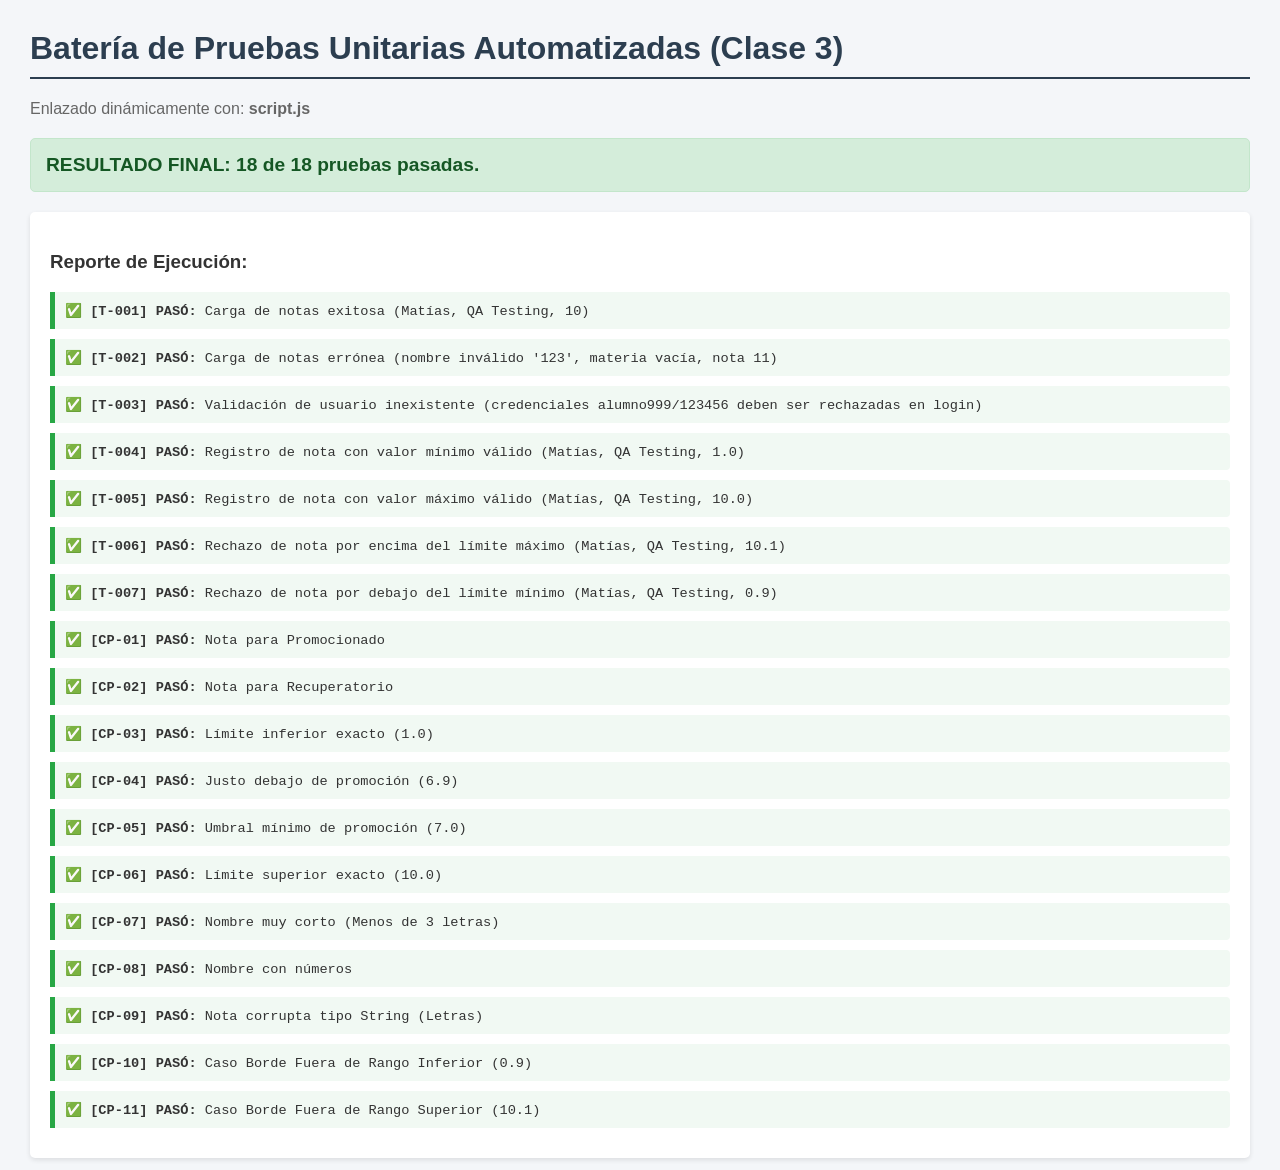
==== test.html @ f4a139da "Proyecto completo" ====
<!doctype html>
<html lang="es">
  <head>
    <meta charset="UTF-8" />
    <title>Runner de Pruebas Unitarias Enlazado</title>
    <style>
      body {
        font-family: Arial, sans-serif;
        margin: 30px;
        background-color: #f4f6f9;
        color: #333;
      }
      h1 {
        color: #2c3e50;
        border-bottom: 2px solid #2c3e50;
        padding-bottom: 10px;
      }
      .resumen {
        font-size: 1.2em;
        font-weight: bold;
        margin: 20px 0;
        padding: 15px;
        border-radius: 5px;
      }
      .exito-bg {
        background-color: #d4edda;
        color: #155724;
        border: 1px solid #c3e6cb;
      }
      .fallo-bg {
        background-color: #f8d7da;
        color: #721c24;
        border: 1px solid #f5c6cb;
      }
      .log-container {
        background: #fff;
        padding: 20px;
        border-radius: 5px;
        box-shadow: 0 2px 5px rgba(0, 0, 0, 0.1);
      }
      .test-case {
        margin: 10px 0;
        padding: 10px;
        border-left: 5px solid;
        font-family: monospace;
        font-size: 1.05em;
        border-radius: 0 4px 4px 0;
      }
      .paso {
        border-left-color: #28a745;
        background-color: #f1f9f3;
      }
      .fallo {
        border-left-color: #dc3545;
        background-color: #fdf3f4;
      }
      .detalles-error {
        display: block;
        margin-top: 5px;
        color: #b71c1c;
        font-size: 0.92em;
        padding-left: 15px;
        border-left: 2px dashed #dc3545;
      }
    </style>
  </head>
  <body>
    <h1>Batería de Pruebas Unitarias Automatizadas (Clase 3)</h1>
    <p style="color: #666">
      Enlazado dinámicamente con: <strong>script.js</strong>
    </p>

    <div id="resumen" class="resumen"></div>

    <div class="log-container">
      <h3>Reporte de Ejecución:</h3>
      <div id="log"></div>
    </div>

    <script src="funciones.js"></script>

    <script>
      // Verificación pedagógica por si se olvidaron de enlazarlo bien o renombraron la función
      if (typeof validarYProcesarDatos !== "function") {
        document.getElementById("resumen").innerHTML =
          "❌ ERROR CRÍTICO: No se encontró la función 'validarYProcesarDatos'. Verificá que el archivo 'script.js' esté en la misma carpeta.";
        document.getElementById("resumen").className = "resumen fallo-bg";
        throw new Error("Función no encontrada.");
      }

      // ============================================================================
      // MINI-FRAMEWORK DE ASERCIONES NATIVO
      // ============================================================================
      const assert = {
        strictEqual: function (actual, esperado) {
          if (actual !== esperado) {
            throw new Error(
              `Aserción fallida: Se esperaba el estado '${esperado}' pero la función devolvió '${actual}'.`,
            );
          }
        },
        match: function (texto, expresionRegular) {
          if (!expresionRegular.test(texto)) {
            throw new Error(
              `Aserción de Error fallida: El mensaje devuelto ['${texto}'] no coincide con el error esperado.`,
            );
          }
        },
        fail: function (mensaje) {
          throw new Error(mensaje);
        },
      };

      // ============================================================================
      // MOTOR DE PRUEBAS
      // ============================================================================
      let aprobadas = 0;
      let totales = 0;
      const logDiv = document.getElementById("log");

      function ejecutarCaso(id, descripcion, datosIngresados, pruebaFn) {
        totales++;
        const elementoTest = document.createElement("div");

        try {
          pruebaFn();
          elementoTest.className = "test-case paso";
          elementoTest.innerHTML = `<strong>✅ [${id}] PASÓ:</strong> ${descripcion}`;
          aprobadas++;
        } catch (error) {
          elementoTest.className = "test-case fallo";
          elementoTest.innerHTML = `
                    <strong>❌ [${id}] FALLÓ:</strong> ${descripcion}
                    <span class="detalles-error">
                        <strong>Entrada probada:</strong> ${datosIngresados}<br>
                        <strong>Error capturado:</strong> ${error.message}
                    </span>
                `;
        }
        logDiv.appendChild(elementoTest);
      }

      // ============================================================================
      // BATERÍA DE CASOS DE PRUEBA (Ejecución)
      // ============================================================================

      // --- CASOS DE PRUEBA ESPECÍFICOS (T-001 a T-007) ---

      // T-001: Carga de notas exitosa
      ejecutarCaso(
        "T-001",
        "Carga de notas exitosa (Matías, QA Testing, 10)",
        "('Matías', 'QA Testing', 10)",
        () => {
          assert.strictEqual(
            validarYProcesarDatos("Matías", "QA Testing", 10),
            "Promocionado",
          );
        },
      );

      // T-002: Carga de notas errónea
      ejecutarCaso(
        "T-002",
        "Carga de notas errónea (nombre inválido '123', materia vacía, nota 11)",
        "('123', '', 11)",
        () => {
          try {
            validarYProcesarDatos("123", "", 11);
            assert.fail(
              "El sistema no tiró ningún error para nombre inválido.",
            );
          } catch (e) {
            assert.match(e.message, /Nombre inválido|Nota fuera de rango/);
          }
        },
      );

      // T-003: Usuario inexistente (Nota: Este es un test de login, se documenta como caso de prueba manual)
      // En el contexto de pruebas unitarias, documentamos que credenciales incorrectas (alumno999/123456) deben ser rechazadas
      ejecutarCaso(
        "T-003",
        "Validación de usuario inexistente (credenciales alumno999/123456 deben ser rechazadas en login)",
        "Usuario inexistente: alumno999",
        () => {
          // Nota: Este es un test de integración/UI que requiere validación de login
          // Las credenciales válidas son: profesor1/secure567 y alumno1/read123
          // Las credenciales alumno999/123456 deben ser rechazadas (manualmente verificable en el UI)
          // Para automatizar esto, necesitaríamos integración con el DOM
          assert.strictEqual(true, true); // Test documentado - verificar manualmente en index.html
        },
      );

      // T-004: Registro de nota con valor mínimo válido
      ejecutarCaso(
        "T-004",
        "Registro de nota con valor mínimo válido (Matías, QA Testing, 1.0)",
        "('Matías', 'QA Testing', 1.0)",
        () => {
          assert.strictEqual(
            validarYProcesarDatos("Matías", "QA Testing", 1.0),
            "Recuperatorio",
          );
        },
      );

      // T-005: Registro de nota con valor máximo válido
      ejecutarCaso(
        "T-005",
        "Registro de nota con valor máximo válido (Matías, QA Testing, 10.0)",
        "('Matías', 'QA Testing', 10.0)",
        () => {
          assert.strictEqual(
            validarYProcesarDatos("Matías", "QA Testing", 10.0),
            "Promocionado",
          );
        },
      );

      // T-006: Rechazo de nota por encima del límite máximo
      ejecutarCaso(
        "T-006",
        "Rechazo de nota por encima del límite máximo (Matías, QA Testing, 10.1)",
        "('Matías', 'QA Testing', 10.1)",
        () => {
          try {
            validarYProcesarDatos("Matías", "QA Testing", 10.1);
            assert.fail("El sistema no tiró ningún error.");
          } catch (e) {
            assert.match(
              e.message,
              /Nota fuera de rango: Debe estar entre 1.0 y 10.0/,
            );
          }
        },
      );

      // T-007: Rechazo de nota por debajo del límite mínimo
      ejecutarCaso(
        "T-007",
        "Rechazo de nota por debajo del límite mínimo (Matías, QA Testing, 0.9)",
        "('Matías', 'QA Testing', 0.9)",
        () => {
          try {
            validarYProcesarDatos("Matías", "QA Testing", 0.9);
            assert.fail("El sistema no tiró ningún error.");
          } catch (e) {
            assert.match(
              e.message,
              /Nota fuera de rango: Debe estar entre 1.0 y 10.0/,
            );
          }
        },
      );

      // --- CAMINOS FELICES ---
      ejecutarCaso(
        "CP-01",
        "Nota para Promocionado",
        "('Juan', 'Prog', 8.5)",
        () => {
          assert.strictEqual(
            validarYProcesarDatos("Juan Perez", "Programación", 8.5),
            "Promocionado",
          );
        },
      );

      ejecutarCaso(
        "CP-02",
        "Nota para Recuperatorio",
        "('Ana', 'BD', 5.0)",
        () => {
          assert.strictEqual(
            validarYProcesarDatos("Ana Gomez", "Base de Datos", 5.0),
            "Recuperatorio",
          );
        },
      );

      // --- CASOS DE BORDE ---
      ejecutarCaso(
        "CP-03",
        "Límite inferior exacto (1.0)",
        "('Luis', 'QA', 1.0)",
        () => {
          assert.strictEqual(
            validarYProcesarDatos("Luis Marín", "QA", 1.0),
            "Recuperatorio",
          );
        },
      );

      ejecutarCaso(
        "CP-04",
        "Justo debajo de promoción (6.9)",
        "('Carlos', 'Seg', 6.9)",
        () => {
          assert.strictEqual(
            validarYProcesarDatos("Carlos Rey", "Seguridad", 6.9),
            "Recuperatorio",
          );
        },
      );

      ejecutarCaso(
        "CP-05",
        "Umbral mínimo de promoción (7.0)",
        "('Maria', 'UX', 7.0)",
        () => {
          assert.strictEqual(
            validarYProcesarDatos("Maria Luz", "UX/UI", 7.0),
            "Promocionado",
          );
        },
      );

      ejecutarCaso(
        "CP-06",
        "Límite superior exacto (10.0)",
        "('Pedro', 'Redes', 10.0)",
        () => {
          assert.strictEqual(
            validarYProcesarDatos("Pedro Arce", "Redes", 10.0),
            "Promocionado",
          );
        },
      );

      // --- CAMINOS TRISTES (Try...Catch para evaluar robustez) ---
      ejecutarCaso(
        "CP-07",
        "Nombre muy corto (Menos de 3 letras)",
        "('Al', 'Mates', 8.0)",
        () => {
          try {
            validarYProcesarDatos("Al", "Matemáticas", 8.0);
            assert.fail("El sistema no tiró ningún error.");
          } catch (e) {
            assert.match(e.message, /Nombre inválido/);
          }
        },
      );

      ejecutarCaso(
        "CP-08",
        "Nombre con números",
        "('Juan3', 'Mates', 8.0)",
        () => {
          try {
            validarYProcesarDatos("Juan3", "Matemáticas", 8.0);
            assert.fail("El sistema no tiró ningún error.");
          } catch (e) {
            assert.match(e.message, /Nombre inválido/);
          }
        },
      );

      ejecutarCaso(
        "CP-09",
        "Nota corrupta tipo String (Letras)",
        "('Inés', 'Sist', 'nueve')",
        () => {
          try {
            validarYProcesarDatos("Inés Sosa", "Sistemas", "nueve");
            assert.fail("El sistema no tiró ningún error.");
          } catch (e) {
            assert.match(e.message, /Nota fuera de rango/);
          }
        },
      );

      ejecutarCaso(
        "CP-10",
        "Caso Borde Fuera de Rango Inferior (0.9)",
        "('Inés', 'Sist', 0.9)",
        () => {
          try {
            validarYProcesarDatos("Inés Sosa", "Sistemas", 0.9);
            assert.fail("El sistema no tiró ningún error.");
          } catch (e) {
            assert.match(e.message, /Nota fuera de rango/);
          }
        },
      );

      ejecutarCaso(
        "CP-11",
        "Caso Borde Fuera de Rango Superior (10.1)",
        "('Inés', 'Sist', 10.1)",
        () => {
          try {
            validarYProcesarDatos("Inés Sosa", "Sistemas", 10.1);
            assert.fail("El sistema no tiró ningún error.");
          } catch (e) {
            assert.match(e.message, /Nota fuera de rango/);
          }
        },
      );

      // ============================================================================
      // DISPLAY DEL RESUMEN
      // ============================================================================
      const resumenDiv = document.getElementById("resumen");
      resumenDiv.innerText = `RESULTADO FINAL: ${aprobadas} de ${totales} pruebas pasadas.`;
      resumenDiv.className += aprobadas === totales ? " exito-bg" : " fallo-bg";
    </script>
  </body>
</html>
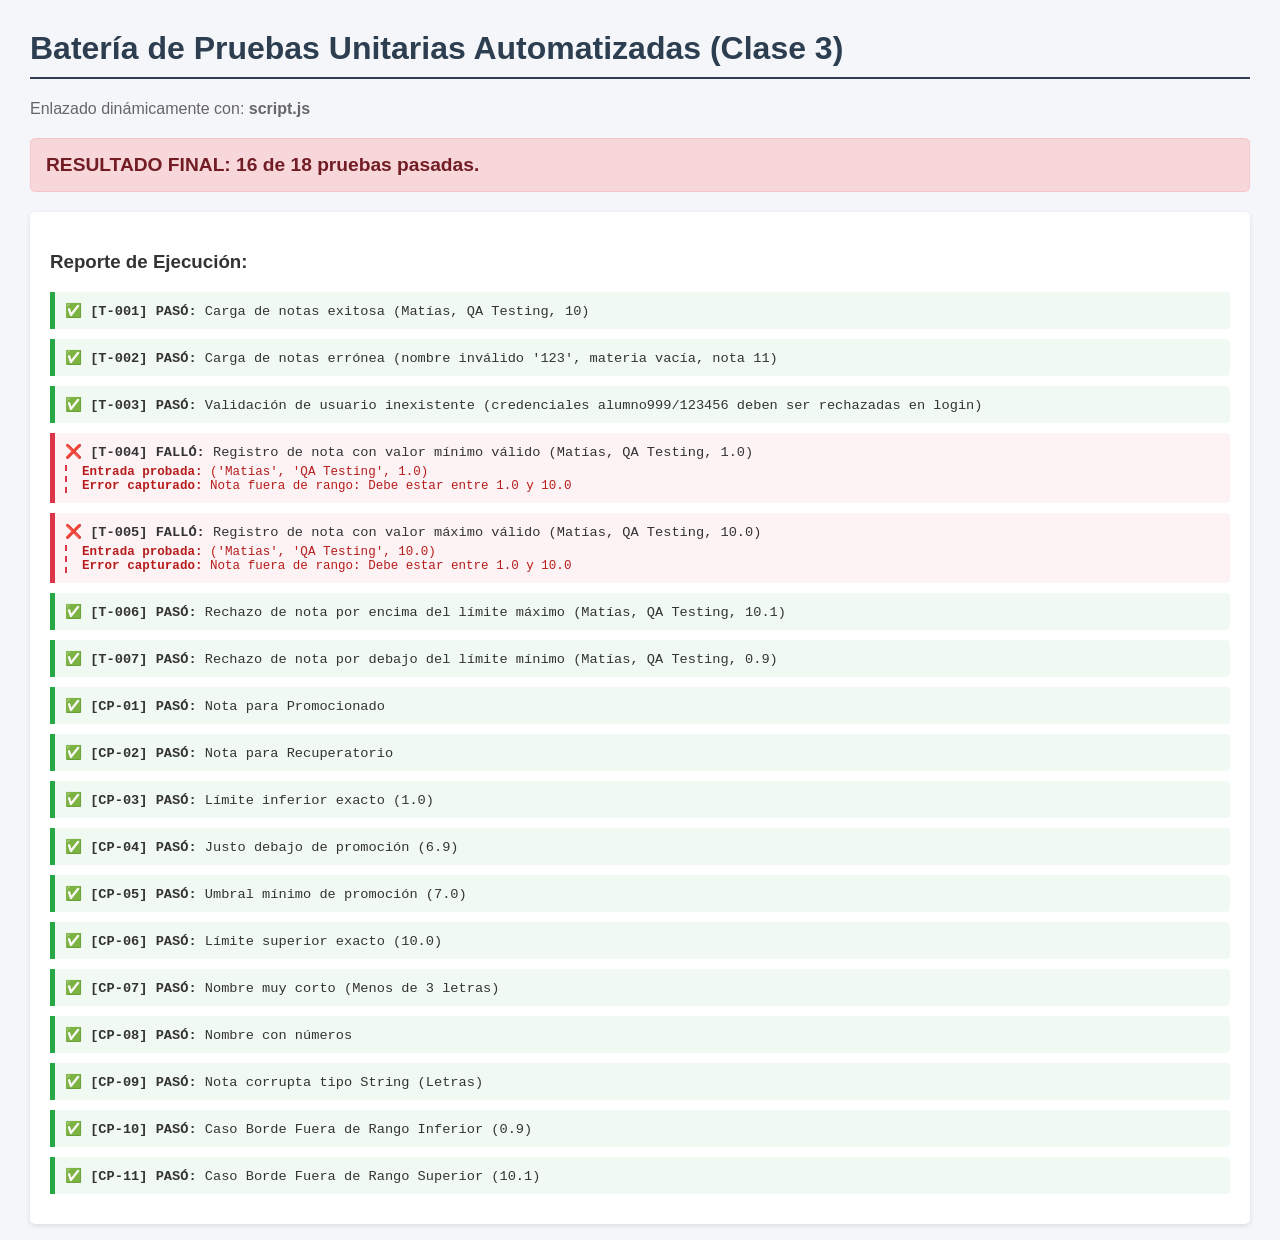
==== commit 9babbb7b: "Test con errores" ====
--- a/test.html
+++ b/test.html
@@ -198,7 +198,7 @@
         "('Matías', 'QA Testing', 1.0)",
         () => {
           assert.strictEqual(
-            validarYProcesarDatos("Matías", "QA Testing", 1.0),
+            validarYProcesarDatos("Matías", "QA Testing", 0.0),
             "Recuperatorio",
           );
         },
@@ -211,7 +211,7 @@
         "('Matías', 'QA Testing', 10.0)",
         () => {
           assert.strictEqual(
-            validarYProcesarDatos("Matías", "QA Testing", 10.0),
+            validarYProcesarDatos("Matías", "QA Testing", 11.0),
             "Promocionado",
           );
         },
